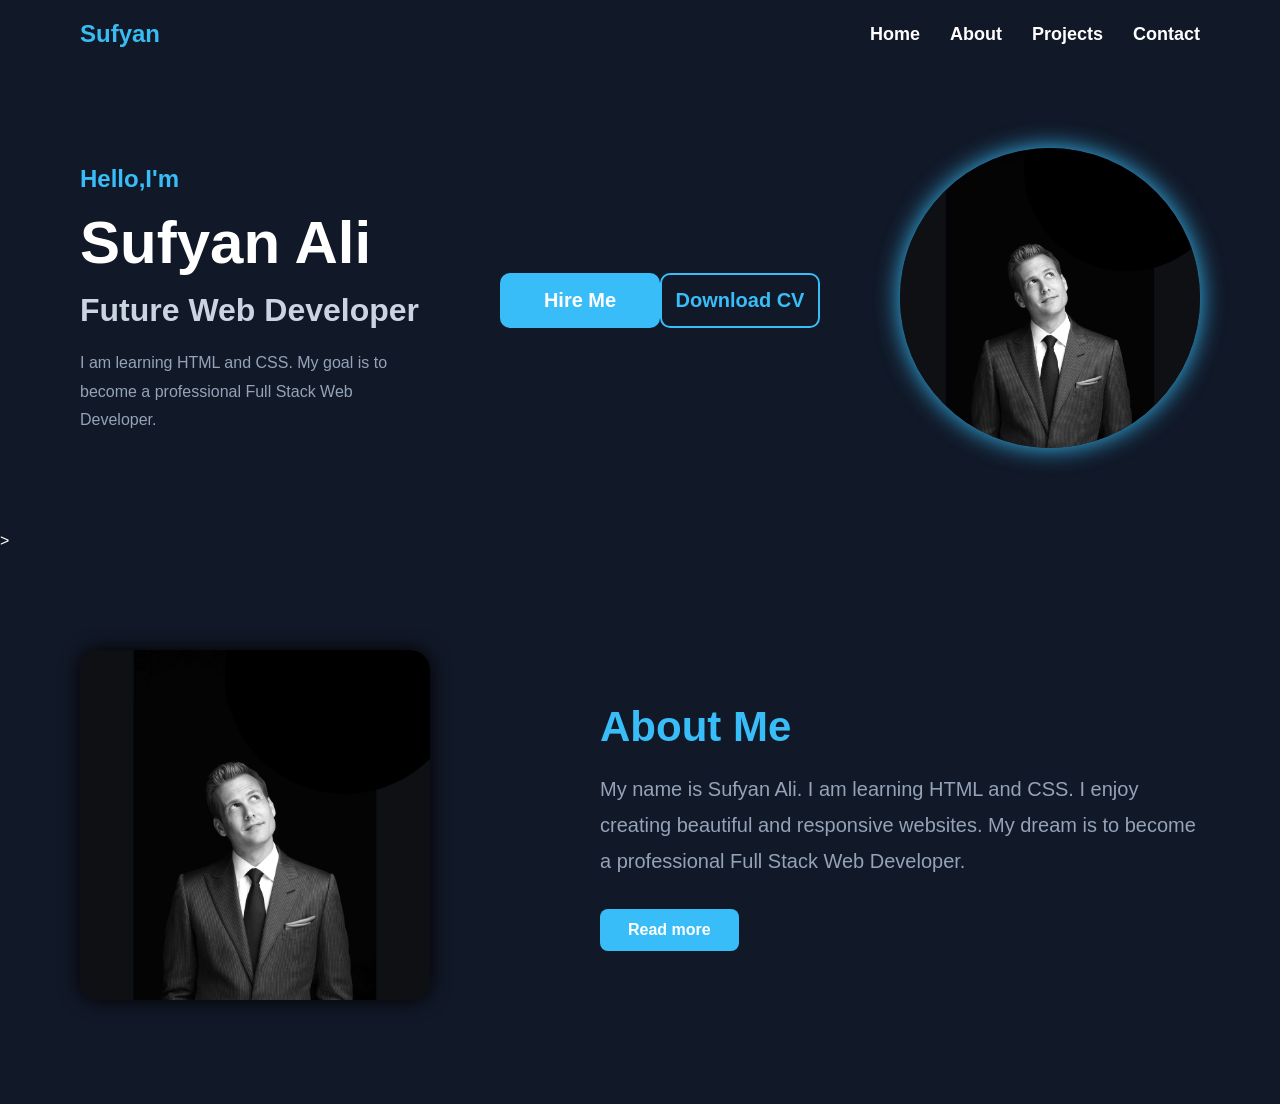
==== about.html @ eb7284a5 "my first ever commit of my first ever website." ====
<!DOCTYPE html>
<html lang="en">
<head>
    <meta charset="UTF-8">
    <meta name="viewport" content="width=device-width, initial-scale=1.0">
    <title>Sufyan Portfolio</title>

    <link rel="stylesheet" href="style.css">
</head>
<body>

    <header>

        <nav>

        <h2 class="logo">Sufyan</h2>

        <ul>

            <li><a href="#">Home</a></li>

            <li><a href="#" class="active">About</a></li>

            <li><a href="#">Projects</a></li>

            <li><a href="#">Contact</a></li>

        </ul>

        </nav>

        <section class="hero">

            <div class="hero-text">

                <h4>Hello,I'm</h4>

                <h1>Sufyan Ali</h1>

                <h3>Future Web Developer</h3>

                <p>I am learning HTML and CSS. My goal is to become a professional Full Stack Web Developer.</p>
            
            </div>

            <div class="hero buttons">
            
                <a href="#" class="btn">Hire Me</a>

                <a href="#" class="btn-secondary">Download CV</a>

            </div>

            <div class="hero-image">

                <img src="images1.jpg" alt="profile picture">

            </div>

        </section>>

    </header>

    <main>

        <section class="about">

            <div class="about-image">

                <img src="images1.jpg" alt="my picture">

            </div>

            <div class="about-text">

                <h2>About Me</h2>

                <p> My name is Sufyan Ali. I am learning HTML and CSS. I enjoy creating beautiful and responsive websites. My dream is to become a professional Full Stack Web Developer.

                </p>

                <a href="#" class="about-btn">Read more</a>

            </div>

        </section>

    </main>

</body>
</html>
---- style.css ----
*{
    margin: 0;
    padding: 0;
    box-sizing:border-box;
}

body{
    background-color: #111827;

    color: white;

    font-family: Arial, sans-serif;
}

nav{
    display: flex;

    justify-content: space-between;

    align-items: center;

    padding: 20px 80px;

}

.logo{

    font: size 32px;

    color: #38bdf3;

}

nav ul{
    display: flex;
    list-style: none;
}

nav ul li{
    margin-left: 30px;
}

nav ul li a{
    text-decoration: none;
    color: white;
    font-size: 18px;
    font-weight: bold;
    transition: 0.3s;
}

nav ul li a:hover{
    color: #38bdf8;
}

.hero{

    display: flex;
    justify-content: space-between;
    align-items: center;
    padding: 80px;
}

.hero-text{
    width: 50%;
}

.hero-text h4{

    font-size: 24px;
    color: #38bdf8;

}

.hero-text h1{

    font-size: 60px;
    margin: 15px 0;

}

.hero-text h3{

    font-size: 32px;
    color: #cbd5e1;

}

.hero-text p{

    margin-top: 20px;
    color: #94a3b8;
    line-height: 1.8;
    max-width: 500px;
}

.hero-buttons{
    display: flex;
    gap: 25px;
    margin-top: 35px;
}

.btn,
.btn-secondary{

    display: flex;
    justify-content: center;
    align-items: center;

    width: 160px;
    height: 55px;

    text-decoration: none;
    font-size: 20px;
    font-weight: bold;
    border-radius: 10px;
    transition: all 0.3s ease;
}

.btn{

    background-color: #38bdf8;
    color: white;
}

.btn:hover{

    background-color: #0ea5e9;
    transform: translateY(-3px);
}

.btn-secondary{

    border: 2px solid #38bdf8;
    color: #38bdf8;
    background: transparent;
}

.btn-secondary:hover{

    background-color: #38bdf8;
    color: white;
    transform: translateY(-3px);
}

.hero-image img{
    width: 300px;
    height: 300px;
    object-fit: cover;
    border-radius: 50%;
    box-shadow: 0 0 25px #38bdf8;
    transition: transform 0.3s ease;
}

.hero-image img:hover{

    transform: scale(1.05);
}

.about{

    display: flex;
    justify-content: space-between;
    align-items: center;
    padding: 100px 80px;
    gap: 80px;
}

.about-image img{

    width: 350px;
    height: 350px;
    object-fit: cover;
    border-radius: 20px;
    box-shadow: 0 0 20px black;
    transition: 0.3s;
}

.about-image img:hover{

    transform: scale(1.05);
}

.about-text{

    max-width: 600px;
}

.about-text h2{

    font-size: 42px;
    color: #38bdf8;
    margin-bottom: 20px;
}

.about-text p{

    font-size: 20px;
    color: #94a3b8;
    line-height: 1.8;
}

.about-btn{

    display: inline-block;
    margin-top: 30px;
    background-color: #38bdf8;
    color: white;
    text-decoration: none;
    padding: 12px 28px;
    border-radius: 8px;
    font-weight: bold;
    transition: all 0.3s ease;
}

.about-btn :hover{

    background-color: #0ea5e9;
    transform: translateY(-3px);
}
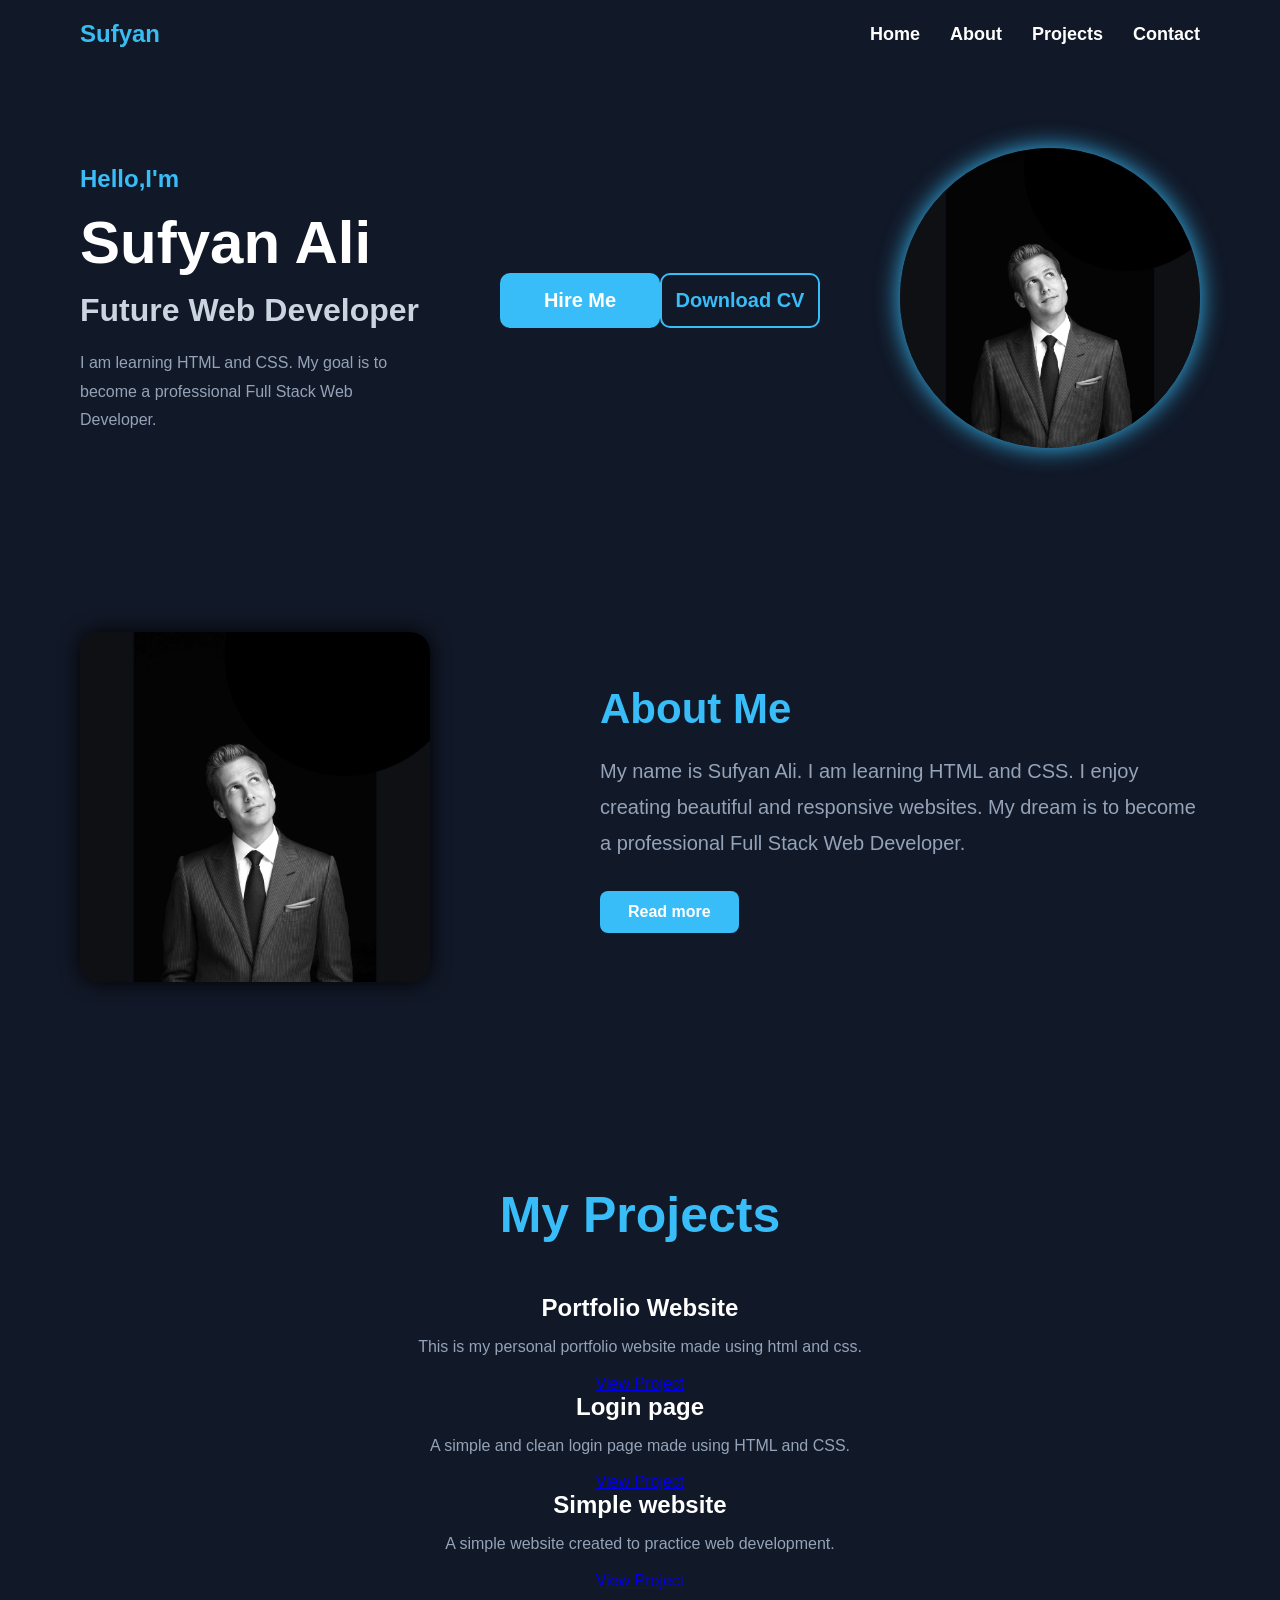
==== commit aa96078a: "Done" ====
--- a/about.html
+++ b/about.html
@@ -29,7 +29,7 @@
 
         </nav>
 
-        <section class="hero">
+        <section class="hero" id="home">
 
             <div class="hero-text">
 
@@ -57,7 +57,7 @@
 
             </div>
 
-        </section>>
+        </section>
 
     </header>
 
@@ -85,6 +85,51 @@
 
         </section>
 
+        <section class="projects" id="projects">
+
+            <h2>My Projects</h2>
+
+            <div class="Project-container">
+
+                <div class="project-card">
+
+                    <h3>Portfolio Website</h3>
+
+                    <p>This is my personal portfolio website made using html and css.
+
+                    </p>
+
+                    <a href="#">View Project</a>
+                
+                </div>
+
+                <div class="project-card">
+
+                    <h3>Login page</h3>
+
+                    <p>A simple and clean login page made using HTML and CSS.</p>
+
+                    <a href="#">View Project</a>
+                
+                </div>
+
+                <div class="project-card">
+
+                    <h3>Simple website</h3>
+
+                    <p>A simple website created to practice web development.</p>
+
+                    <a href="#">View Project</a>
+
+                </div>
+
+            </div>
+        
+        </section>
+
+        
+
+
     </main>
 
 </body>
--- a/style.css
+++ b/style.css
@@ -1,220 +1,417 @@
-*{
-    margin: 0;
-    padding: 0;
-    box-sizing:border-box;
-}
-
-body{
-    background-color: #111827;
-
-    color: white;
-
-    font-family: Arial, sans-serif;
-}
-
-nav{
-    display: flex;
-
-    justify-content: space-between;
-
-    align-items: center;
-
-    padding: 20px 80px;
-
-}
-
-.logo{
-
-    font: size 32px;
-
-    color: #38bdf3;
-
-}
-
-nav ul{
-    display: flex;
-    list-style: none;
-}
-
-nav ul li{
-    margin-left: 30px;
-}
-
-nav ul li a{
-    text-decoration: none;
-    color: white;
-    font-size: 18px;
-    font-weight: bold;
-    transition: 0.3s;
-}
-
-nav ul li a:hover{
-    color: #38bdf8;
-}
-
-.hero{
-
-    display: flex;
-    justify-content: space-between;
-    align-items: center;
-    padding: 80px;
-}
-
-.hero-text{
-    width: 50%;
-}
-
-.hero-text h4{
-
-    font-size: 24px;
-    color: #38bdf8;
-
-}
-
-.hero-text h1{
-
-    font-size: 60px;
-    margin: 15px 0;
-
-}
-
-.hero-text h3{
-
-    font-size: 32px;
-    color: #cbd5e1;
-
-}
-
-.hero-text p{
-
-    margin-top: 20px;
-    color: #94a3b8;
-    line-height: 1.8;
-    max-width: 500px;
-}
-
-.hero-buttons{
-    display: flex;
-    gap: 25px;
-    margin-top: 35px;
-}
-
-.btn,
-.btn-secondary{
-
-    display: flex;
-    justify-content: center;
-    align-items: center;
-
-    width: 160px;
-    height: 55px;
-
-    text-decoration: none;
-    font-size: 20px;
-    font-weight: bold;
-    border-radius: 10px;
-    transition: all 0.3s ease;
-}
-
-.btn{
-
-    background-color: #38bdf8;
-    color: white;
-}
-
-.btn:hover{
-
-    background-color: #0ea5e9;
-    transform: translateY(-3px);
-}
-
-.btn-secondary{
-
-    border: 2px solid #38bdf8;
-    color: #38bdf8;
-    background: transparent;
-}
-
-.btn-secondary:hover{
-
-    background-color: #38bdf8;
-    color: white;
-    transform: translateY(-3px);
-}
-
-.hero-image img{
-    width: 300px;
-    height: 300px;
-    object-fit: cover;
-    border-radius: 50%;
-    box-shadow: 0 0 25px #38bdf8;
-    transition: transform 0.3s ease;
-}
-
-.hero-image img:hover{
-
-    transform: scale(1.05);
-}
-
-.about{
-
-    display: flex;
-    justify-content: space-between;
-    align-items: center;
-    padding: 100px 80px;
-    gap: 80px;
-}
-
-.about-image img{
-
-    width: 350px;
-    height: 350px;
-    object-fit: cover;
-    border-radius: 20px;
-    box-shadow: 0 0 20px black;
-    transition: 0.3s;
-}
-
-.about-image img:hover{
-
-    transform: scale(1.05);
-}
-
-.about-text{
-
-    max-width: 600px;
-}
-
-.about-text h2{
-
-    font-size: 42px;
-    color: #38bdf8;
-    margin-bottom: 20px;
-}
-
-.about-text p{
-
-    font-size: 20px;
-    color: #94a3b8;
-    line-height: 1.8;
-}
-
-.about-btn{
-
-    display: inline-block;
-    margin-top: 30px;
-    background-color: #38bdf8;
-    color: white;
-    text-decoration: none;
-    padding: 12px 28px;
-    border-radius: 8px;
-    font-weight: bold;
-    transition: all 0.3s ease;
-}
-
-.about-btn :hover{
-
-    background-color: #0ea5e9;
-    transform: translateY(-3px);
-}
-
+*{
+    margin: 0;
+    padding: 0;
+    box-sizing:border-box;
+}
+
+body{
+    background-color: #111827;
+
+    color: white;
+
+    font-family: Arial, sans-serif;
+}
+
+nav{
+    display: flex;
+    justify-content: space-between;
+
+    align-items: center;
+
+    padding: 20px 80px;
+}
+
+.logo{
+
+    font: size 32px;
+
+    color: #38bdf3;
+
+}
+
+nav ul {
+    display: flex;
+    list-style: none;
+}
+
+nav ul li{
+    margin-left: 30px;
+}
+
+nav ul li a{
+    text-decoration: none;
+    color: white;
+    font-size: 18px;
+    font-weight: bold;
+    transition: 0.3s;
+}
+
+nav ul li a:hover{
+    color: #38bdf8;
+}
+
+.hero{
+
+    display: flex;
+    justify-content: space-between;
+    align-items: center;
+    padding: 80px;
+}
+
+.hero-text{
+    width: 50%;
+}
+
+.hero-text h4{
+
+    font-size: 24px;
+    color: #38bdf8;
+
+}
+
+.hero-text h1{
+
+    font-size: 60px;
+    margin: 15px 0;
+
+}
+
+.hero-text h3{
+
+    font-size: 32px;
+    color: #cbd5e1;
+
+}
+
+.hero-text p{
+
+    margin-top: 20px;
+    color: #94a3b8;
+    line-height: 1.8;
+    max-width: 500px;
+}
+
+.hero buttons{
+    display: flex;
+    gap: 25px;
+    margin-top: 35px;
+}
+
+.btn,
+.btn-secondary{
+
+    display: flex;
+    justify-content: center;
+    align-items: center;
+
+    width: 160px;
+    height: 55px;
+
+    text-decoration: none;
+    font-size: 20px;
+    font-weight: bold;
+    border-radius: 10px;
+    transition: all 0.3s ease;
+}
+
+.btn{
+
+    background-color: #38bdf8;
+    color: white;
+}
+
+.btn:hover{
+
+    background-color: #0ea5e9;
+    transform: translateY(-3px);
+}
+
+.btn-secondary{
+
+    border: 2px solid #38bdf8;
+    color: #38bdf8;
+    background: transparent;
+}
+
+.btn-secondary:hover{
+
+    background-color: #38bdf8;
+    color: white;
+    transform: translateY(-3px);
+}
+
+.hero-image img{
+    width: 300px;
+    height: 300px;
+    object-fit: cover;
+    border-radius: 50%;
+    box-shadow: 0 0 25px #38bdf8;
+    transition: transform 0.3s ease;
+}
+
+.hero-image img:hover{
+
+    transform: scale(1.05);
+}
+
+.about{
+
+    display: flex;
+    justify-content: space-between;
+    align-items: center;
+    padding: 100px 80px;
+    gap: 80px;
+}
+
+.about-image img{
+
+    width: 350px;
+    height: 350px;
+    object-fit: cover;
+    border-radius: 20px;
+    box-shadow: 0 0 20px black;
+    transition: 0.3s;
+}
+
+.about-image img:hover{
+
+    transform: scale(1.05);
+}
+
+.about-text{
+
+    max-width: 600px;
+}
+
+.about-text h2{
+
+    font-size: 42px;
+    color: #38bdf8;
+    margin-bottom: 20px;
+}
+
+.about-text p{
+
+    font-size: 20px;
+    color: #94a3b8;
+    line-height: 1.8;
+}
+
+.about-btn{
+
+    display: inline-block;
+    margin-top: 30px;
+    background-color: #38bdf8;
+    color: white;
+    text-decoration: none;
+    padding: 12px 28px;
+    border-radius: 8px;
+    font-weight: bold;
+    transition: all 0.3s ease;
+}
+
+.about-btn :hover{
+
+    background-color: #0ea5e9;
+    transform: translateY(-3px);
+}
+
+.projects{
+
+    padding: 100px 80px;
+    text-align:center;
+
+}
+
+.projects h2{
+
+    font-size: 50px;
+    color:#38bdf8;
+    text-align:center;
+    margin-bottom: 50px;
+
+}
+
+.projects-container{
+
+    display: flex;
+    justify-content:center;
+    gap: 30px;
+
+}
+
+.project card {
+    background-color: #1e293b;
+    padding: 30px;
+    margin: 20px;
+    border-radius: 15px;
+    width: 300px;
+    min-height: 230px;
+}
+
+.projects-card a{
+
+    display:inline-block;
+    margin-top: 15px;
+    padding: 10px 20px;
+    background-color: #38bdf8;
+    color: white;
+    text-decoration: none;
+    border-radius: 8px;
+    font-weight: bold;
+}
+
+.project-card a:hover{
+
+    background-color: #0ea5e9;
+    transform:translateY(-3px);
+}
+
+.project-card{
+
+    transition: transform 0.3s ease;
+}
+
+.project-card:hover{
+
+    transform: translateY(-8px);
+}
+
+.project-card h3{
+
+     color: white;
+    font-size: 24px;
+    margin-bottom: 12px;
+}
+
+.project-card p{
+
+    color: #94a3b8;
+    font-size: 16px;
+    line-height: 1.6;
+    margin-bottom: 15px;
+}
+
+.contact{
+
+    padding: 100px 80px;
+    text-align:center;
+}
+
+.contact h2{
+
+    font-size: 45px;
+    color: #38bdf8;
+    margin-bottom: 15px;
+}
+.contact p{
+
+    color: #94a3b8;
+    font-size: 17px;
+    margin-bottom: 35px;
+}
+
+.contact form{
+
+    max-width: 500px;
+    margin: 0 auto;
+}
+
+.contact input,
+.contact textarea{
+
+    width: 100%;
+    padding: 12px;
+    margin-bottom: 15px;
+    background-color: #1e293b;
+    color: white;
+    border: 1px solid #334155;
+    border-radius: 8px;
+    font-size: 16px;
+    box-sizing: border-box;
+}
+
+.contact textarea{
+    height: 100px;
+    resize: vertical;
+}
+
+.contact button {
+    padding: 12px 25px;
+    background-color: #38bdf8;
+    color: white;
+    border: none;
+    border-radius: 8px;
+    font-size: 16px;
+    font-weight: bold;
+    cursor: pointer;
+    transition: 0.3s ease;
+}
+
+.contact button:hover {
+    background-color: #0ea5e9;
+    transform: translateY(-3px);
+}
+
+footer{
+
+    padding: 25px;
+    text-align: center;
+    background-color: #0f172a;
+    color: #94a3b8;
+    margin-top: 50px;
+}
+
+@media (max-width: 768px) {
+
+    nav{
+
+        padding: 20px;
+
+    }
+
+    .hero{
+
+        flex-direction: column;
+        text-align: center;
+        padding: 60px 20px;
+    
+}
+
+.projects-container{
+
+    flex-direction: column;
+    align-items: center;
+}
+
+.project-card{
+
+    width: 100%;
+    max-width: 400px;
+}
+
+nav ul{
+
+    gap: 15px;
+
+}
+
+nav{
+
+    padding: 20px;
+
+}
+
+.hero-buttons{
+
+    justify-content: center;
+    flex-wrap: wrap;
+}
+
+.her-image img{
+
+    width: 300px;
+    height: 300px;
+}    
+
+}
